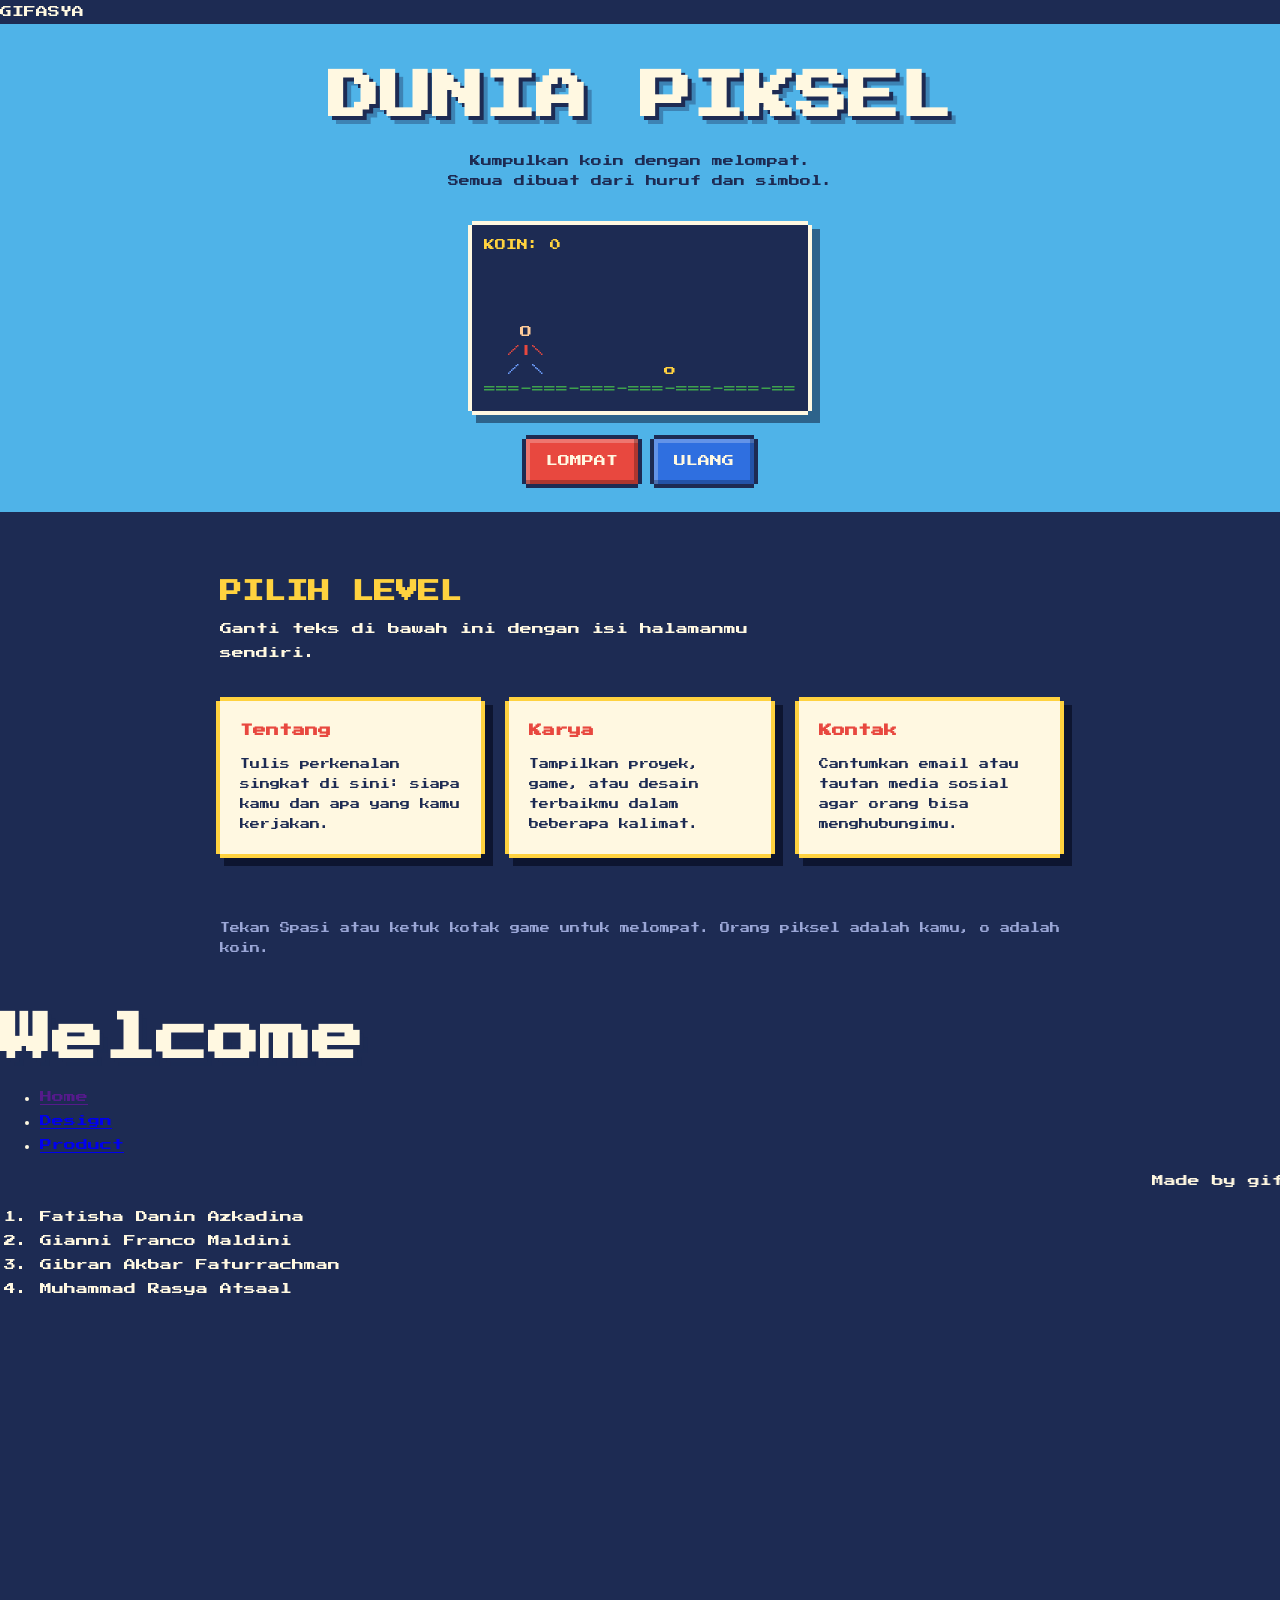
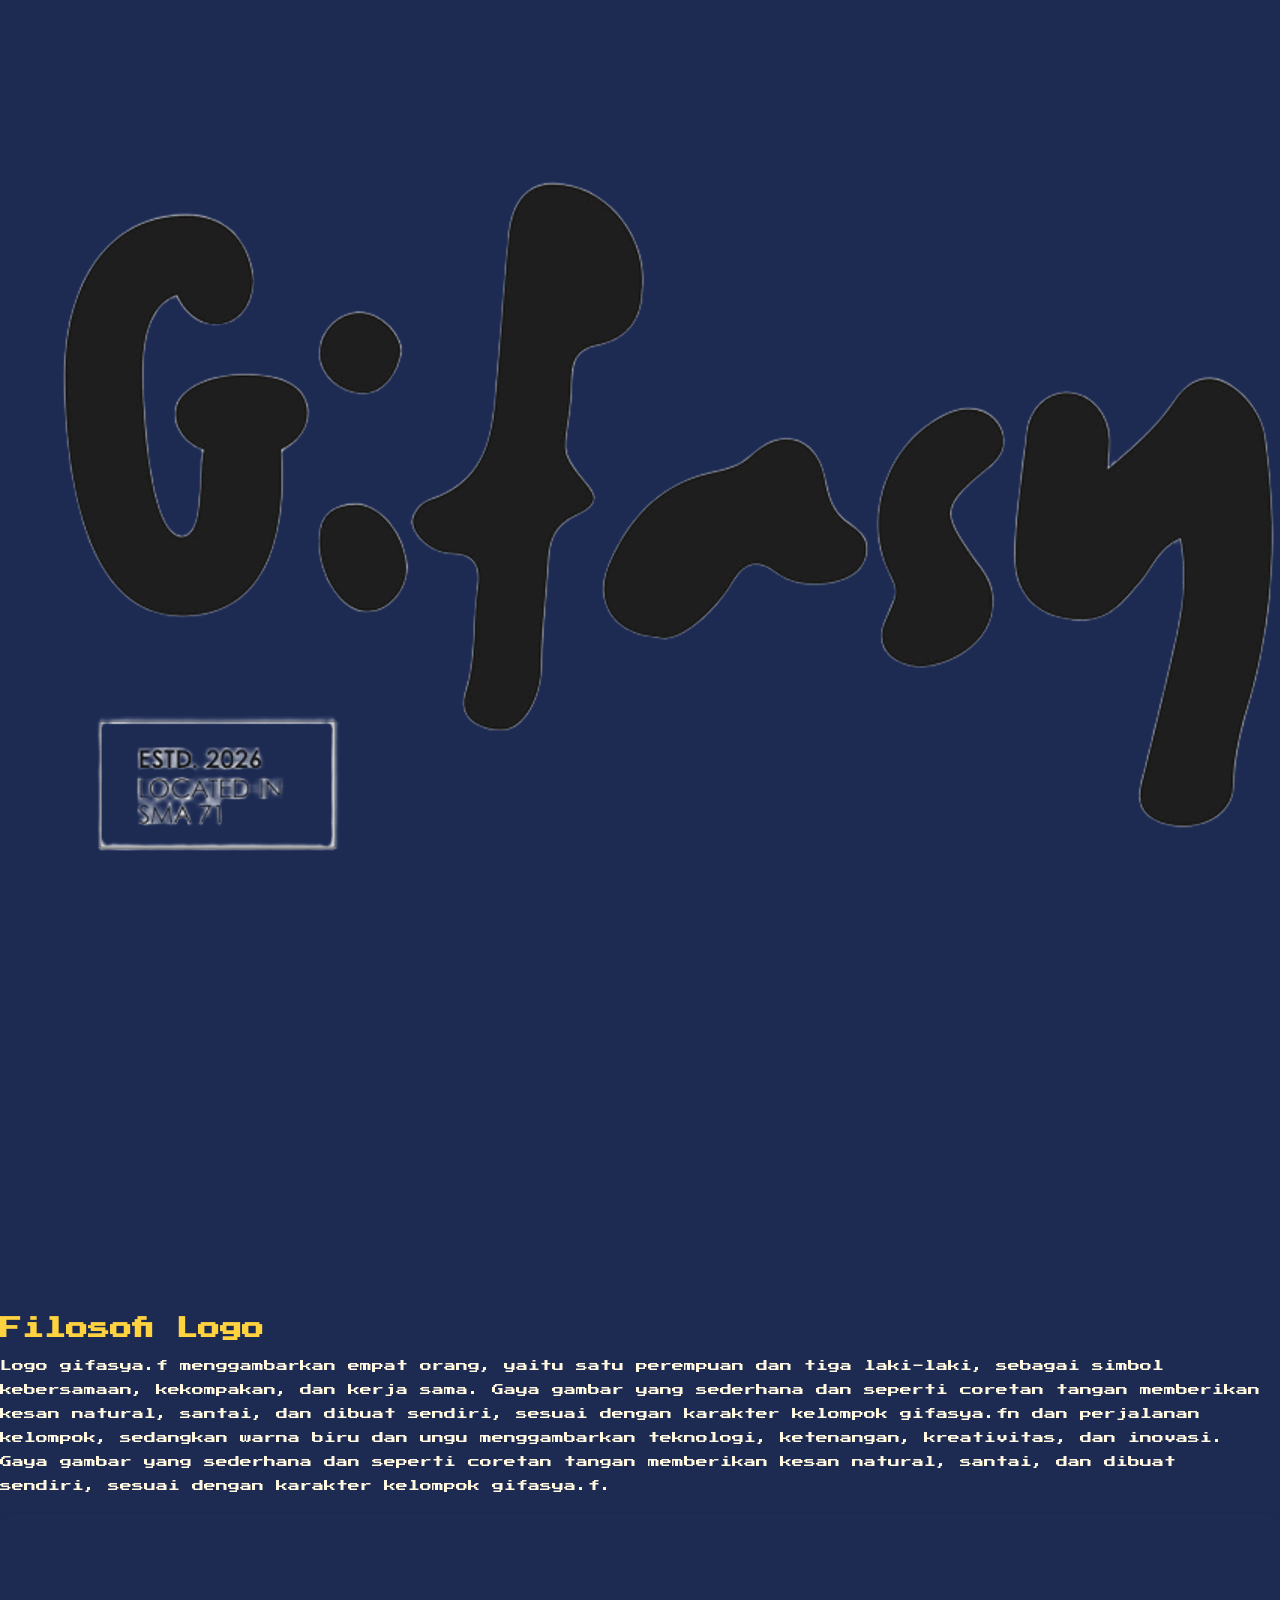
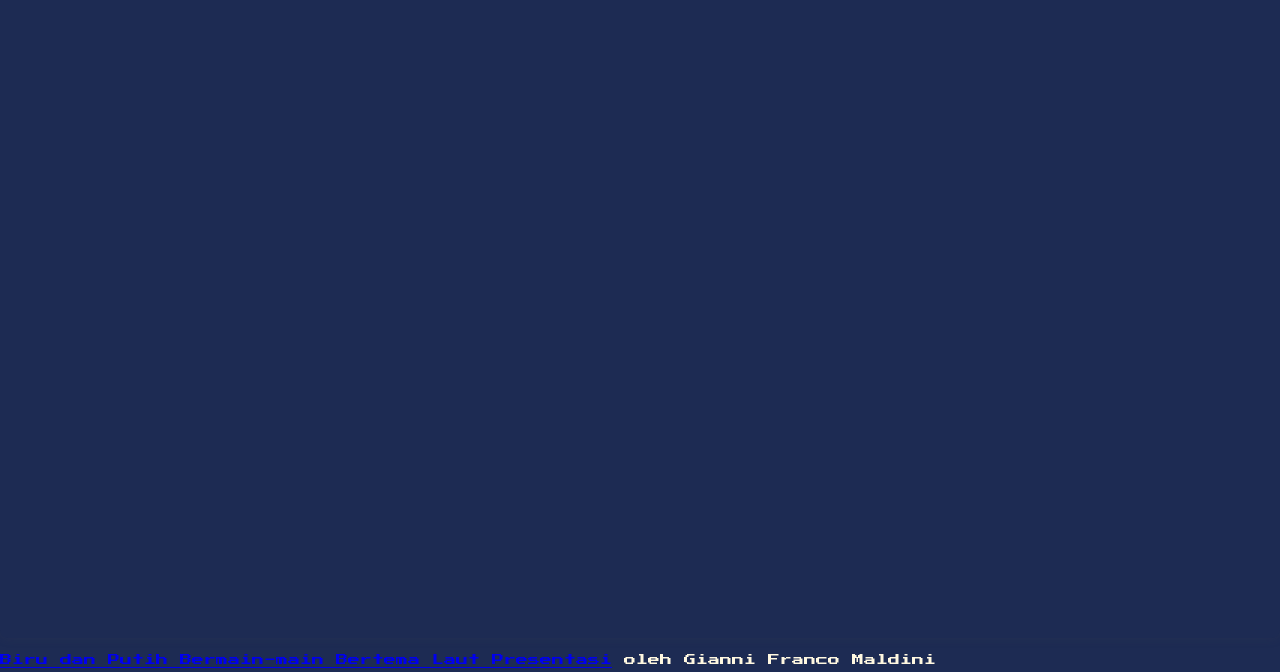
==== index.html @ 4a93493c "Update index.html" ====
GIFASYA

<html lang="en">
<head>
<meta charset="UTF-8">
<meta name="viewport" content="width=device-width, initial-scale=1">
<title>Dunia Piksel</title>
<link rel="preconnect" href="https://fonts.googleapis.com">
<link rel="preconnect" href="https://fonts.gstatic.com" crossorigin>
<link href="https://fonts.googleapis.com/css2?family=Press+Start+2P&display=swap" rel="stylesheet">
<style>
  :root {
    --sky: #4fb3e8;
    --navy: #1d2b53;
    --grass: #3fa34d;
    --sun: #ffd23f;
    --red: #e8483f;
    --paper: #fff8e1;
  }
  * { box-sizing: border-box; }
  body {
    margin: 0;
    background: var(--navy);
    color: var(--paper);
    font-family: "Press Start 2P", "Courier New", monospace;
    font-size: 12px;
    line-height: 2;
  }
  h1, h2, h3, p { margin: 0; }

  /* ---------- Hero / game teks ---------- */
  .hero { background: var(--sky); border-bottom: 8px solid var(--navy); }
  .hero-inner { max-width: 880px; margin: 0 auto; padding: 40px 20px 28px; text-align: center; }
  h1 {
    font-size: clamp(24px, 7vw, 52px);
    line-height: 1.3;
    color: var(--paper);
    text-shadow: 4px 4px 0 var(--navy), 8px 8px 0 rgba(29,43,83,.35);
  }
  .tagline { margin-top: 20px; color: var(--navy); font-size: 11px; line-height: 1.9; }

  #stage {
    width: fit-content;
    max-width: 100%;
    margin: 32px auto 0;
    padding: 12px;
    background: var(--navy);
    text-align: left;
    cursor: pointer;
    user-select: none;
    touch-action: manipulation;
    -webkit-tap-highlight-color: transparent;
    box-shadow: 0 -4px 0 0 var(--paper), 0 4px 0 0 var(--paper), -4px 0 0 0 var(--paper), 4px 0 0 0 var(--paper), 8px 8px 0 4px rgba(13,21,48,.5);
  }
  #stage:focus-visible { outline: 4px solid var(--sun); outline-offset: 8px; }
  #hud { color: var(--sun); font-size: 11px; line-height: 1.6; margin-bottom: 10px; }
  #screen { margin: 0; font: inherit; font-size: 12px; line-height: 1.6; color: var(--paper); white-space: pre; overflow: hidden; }
  #screen .h { color: #ffcc99; }
  #screen .p { color: var(--red); }
  #screen .l { color: #6fa0ff; }
  #screen .c { color: var(--sun); }
  #screen .g { color: var(--grass); }

  .controls { padding: 28px 0 0; display: flex; gap: 16px; justify-content: center; flex-wrap: wrap; }
  .btn {
    font: inherit; font-size: 12px; line-height: 1.4;
    color: var(--paper); background: var(--red);
    border: 0; padding: 14px 20px; cursor: pointer;
    box-shadow: 0 -4px 0 0 var(--navy), 0 4px 0 0 var(--navy), -4px 0 0 0 var(--navy), 4px 0 0 0 var(--navy), inset -4px -4px 0 0 rgba(0,0,0,.25), inset 4px 4px 0 0 rgba(255,255,255,.25);
  }
  .btn:hover { filter: brightness(1.1); }
  .btn:active { transform: translateY(4px); }
  .btn:focus-visible { outline: 4px solid var(--sun); outline-offset: 6px; }

  /* ---------- Level ---------- */
  main { max-width: 880px; margin: 0 auto; padding: 56px 20px 40px; }
  h2 { font-size: clamp(16px, 4vw, 22px); line-height: 1.5; color: var(--sun); margin-bottom: 8px; }
  .lead { max-width: 52ch; margin-bottom: 36px; }
  .levels { display: grid; grid-template-columns: repeat(auto-fit, minmax(240px, 1fr)); gap: 28px; }
  .card {
    background: var(--paper); color: var(--navy); padding: 20px;
    box-shadow: 0 -4px 0 0 var(--sun), 0 4px 0 0 var(--sun), -4px 0 0 0 var(--sun), 4px 0 0 0 var(--sun), 8px 8px 0 4px #0d1530;
  }
  .card h3 { font-size: 13px; line-height: 1.6; margin-bottom: 12px; color: var(--red); }
  .card p { font-size: 10px; line-height: 2; }

  footer { max-width: 880px; margin: 0 auto; padding: 24px 20px 48px; font-size: 10px; color: #9aa6d6; line-height: 2; }
</style>
</head>
<body>

<header class="hero">
  <div class="hero-inner">
    <h1>DUNIA PIKSEL</h1>
    <p class="tagline">Kumpulkan koin dengan melompat.<br>Semua dibuat dari huruf dan simbol.</p>

    <div id="stage" tabindex="0" role="button" aria-label="Game teks. Tekan Spasi atau ketuk untuk melompat.">
      <div id="hud" aria-live="polite">KOIN: 0</div>
      <pre id="screen" aria-hidden="true"></pre>
    </div>

    <div class="controls">
      <button class="btn" id="jumpBtn" type="button">LOMPAT</button>
      <button class="btn" id="resetBtn" type="button" style="background:#2f6fe0">ULANG</button>
    </div>
  </div>
</header>

<main>
  <h2>PILIH LEVEL</h2>
  <p class="lead">Ganti teks di bawah ini dengan isi halamanmu sendiri.</p>
  <div class="levels">
    <section class="card">
      <h3>Tentang</h3>
      <p>Tulis perkenalan singkat di sini: siapa kamu dan apa yang kamu kerjakan.</p>
    </section>
    <section class="card">
      <h3>Karya</h3>
      <p>Tampilkan proyek, game, atau desain terbaikmu dalam beberapa kalimat.</p>
    </section>
    <section class="card">
      <h3>Kontak</h3>
      <p>Cantumkan email atau tautan media sosial agar orang bisa menghubungimu.</p>
    </section>
  </div>
</main>

<footer>Tekan Spasi atau ketuk kotak game untuk melompat. Orang piksel adalah kamu, o adalah koin.</footer>

<script>
(function () {
  var W = 26, LEVELS = 4, ROWS = LEVELS + 2, PCOL = 3, SPEED = 9;
  var GRAVITY = 1500, JUMP_V = 560;
  var screen = document.getElementById('screen');
  var hud = document.getElementById('hud');
  var y = 0, vy = 0, score = 0, coins = [], last = 0, spawnIn = 0.6, time = 0;

  function level() { return Math.min(LEVELS - 1, Math.floor(y / 30)); }
  function jump() { if (y === 0) vy = JUMP_V; }

  // Sprite orang piksel: [kaki, badan, kepala] (dari bawah ke atas)
  function sprite() {
    var air = y > 0;
    var frame = Math.floor(time * 6) % 2;
    var legs = air ? '/ \\' : (frame ? '| |' : '/ \\');
    var body = air ? '\\|/' : '/|\\';
    return [legs, body, ' O '];
  }
  var cls = ['l', 'p', 'h'];

  function render() {
    var grid = [], r, i;
    for (r = 0; r < ROWS; r++) {
      grid[r] = [];
      for (i = 0; i < W; i++) grid[r].push(' ');
    }

    coins.forEach(function (c) {
      var col = Math.round(c.x);
      if (col >= 0 && col < W) grid[c.lvl][col] = '<span class="c">o</span>';
    });

    var s = sprite(), lv = level();
    for (r = 0; r < 3; r++) {
      for (i = 0; i < 3; i++) {
        var ch = s[r].charAt(i);
        if (ch !== ' ') grid[lv + r][PCOL - 1 + i] = '<span class="' + cls[r] + '">' + ch + '</span>';
      }
    }

    var rows = [];
    for (r = ROWS - 1; r >= 0; r--) rows.push(grid[r].join(''));

    var pattern = '==-=', off = Math.floor(time * SPEED), g = '';
    for (i = 0; i < W; i++) g += pattern.charAt((i + off) % pattern.length);
    rows.push('<span class="g">' + g + '</span>');
    screen.innerHTML = rows.join('\n');
  }

  function tick(t) {
    var dt = Math.min((t - last) / 1000, 0.05);
    last = t; time += dt;

    if (y > 0 || vy > 0) {
      vy -= GRAVITY * dt;
      y += vy * dt;
      if (y <= 0) { y = 0; vy = 0; }
    }

    spawnIn -= dt;
    if (spawnIn <= 0) {
      coins.push({ x: W, lvl: Math.random() < 0.5 ? 0 : 4 });
      spawnIn = 0.9 + Math.random() * 1.1;
    }

    var lv = level();
    for (var i = coins.length - 1; i >= 0; i--) {
      var c = coins[i];
      c.x -= SPEED * dt;
      var nearCol = Math.abs(Math.round(c.x) - PCOL) <= 1;
      var inBody = c.lvl >= lv && c.lvl <= lv + 2;
      if (nearCol && inBody) {
        score++;
        hud.textContent = 'KOIN: ' + score;
        coins.splice(i, 1);
      } else if (c.x < -1) {
        coins.splice(i, 1);
      }
    }
    render();
    requestAnimationFrame(tick);
  }

  function reset() {
    score = 0; hud.textContent = 'KOIN: 0';
    coins = []; spawnIn = 0.5;
  }

  document.getElementById('stage').addEventListener('pointerdown', jump);
  document.getElementById('jumpBtn').addEventListener('click', jump);
  document.getElementById('resetBtn').addEventListener('click', reset);
  document.addEventListener('keydown', function (e) {
    if (e.code === 'Space' || e.code === 'ArrowUp') {
      if (document.activeElement && document.activeElement.tagName === 'BUTTON') return;
      e.preventDefault(); jump();
    }
  });

  requestAnimationFrame(function (t) { last = t; tick(t); });
})();
</script>
</body>
<body>
    <h1>Welcome</h1>
    <ul>
        <li> <a href="" >Home</a>  </li>
        <li> <a href="about.html" class="abt">Design</a> </li>
        <li> <a href="product.html" class="prdct">Product</a> </li>
    </ul>
    <marquee behaviour="alternate">Made by gifasya.f</marquee>
    <ol>
        <li class="name">Fatisha Danin Azkadina</li>
        <li class="name">Gianni Franco Maldini</li>
        <li class="name">Gibran Akbar Faturrachman</li>
        <li class="name">Muhammad Rasya Atsaal</li>
    </ol>
<img src="WhatsApp Image 2026-10-22 at 14.25.45.png" alt="Logo Gifasya" >
<h2>Filosofi Logo</h2>
<p>Logo gifasya.f menggambarkan empat orang, yaitu satu perempuan dan tiga laki-laki, sebagai simbol kebersamaan, kekompakan, dan kerja sama. Gaya gambar yang sederhana dan seperti coretan tangan memberikan kesan natural, santai, dan dibuat sendiri, sesuai dengan karakter kelompok gifasya.fn dan perjalanan kelompok, sedangkan warna biru dan ungu menggambarkan teknologi, ketenangan, kreativitas, dan inovasi. Gaya gambar yang sederhana dan seperti coretan tangan memberikan kesan natural, santai, dan dibuat sendiri, sesuai dengan karakter kelompok gifasya.f.</p>
<div style="position: relative; width: 100%; height: 0; padding-top: 56.2500%;
 padding-bottom: 0; box-shadow: 0 2px 8px 0 rgba(63,69,81,0.16); margin-top: 1.6em; margin-bottom: 0.9em; overflow: hidden;
 border-radius: 8px; will-change: transform;">
  <iframe loading="lazy" style="position: absolute; width: 100%; height: 100%; top: 0; left: 0; border: none; padding: 0;margin: 0;"
    src="https://www.canva.com/design/DAHXXyLCqEM/hBeI1qzQVBVZ7WLooPtH-w/view?embed" allowfullscreen="allowfullscreen" allow="fullscreen">
  </iframe>
</div>
<a href="https:&#x2F;&#x2F;www.canva.com&#x2F;design&#x2F;DAHXXyLCqEM&#x2F;hBeI1qzQVBVZ7WLooPtH-w&#x2F;view?utm_content=DAHXXyLCqEM&amp;utm_campaign=designshare&amp;utm_medium=embeds&amp;utm_source=link" target="_blank" rel="noopener">Biru dan Putih Bermain-main Bertema Laut Presentasi</a> oleh Gianni Franco Maldini
</body>
</html>
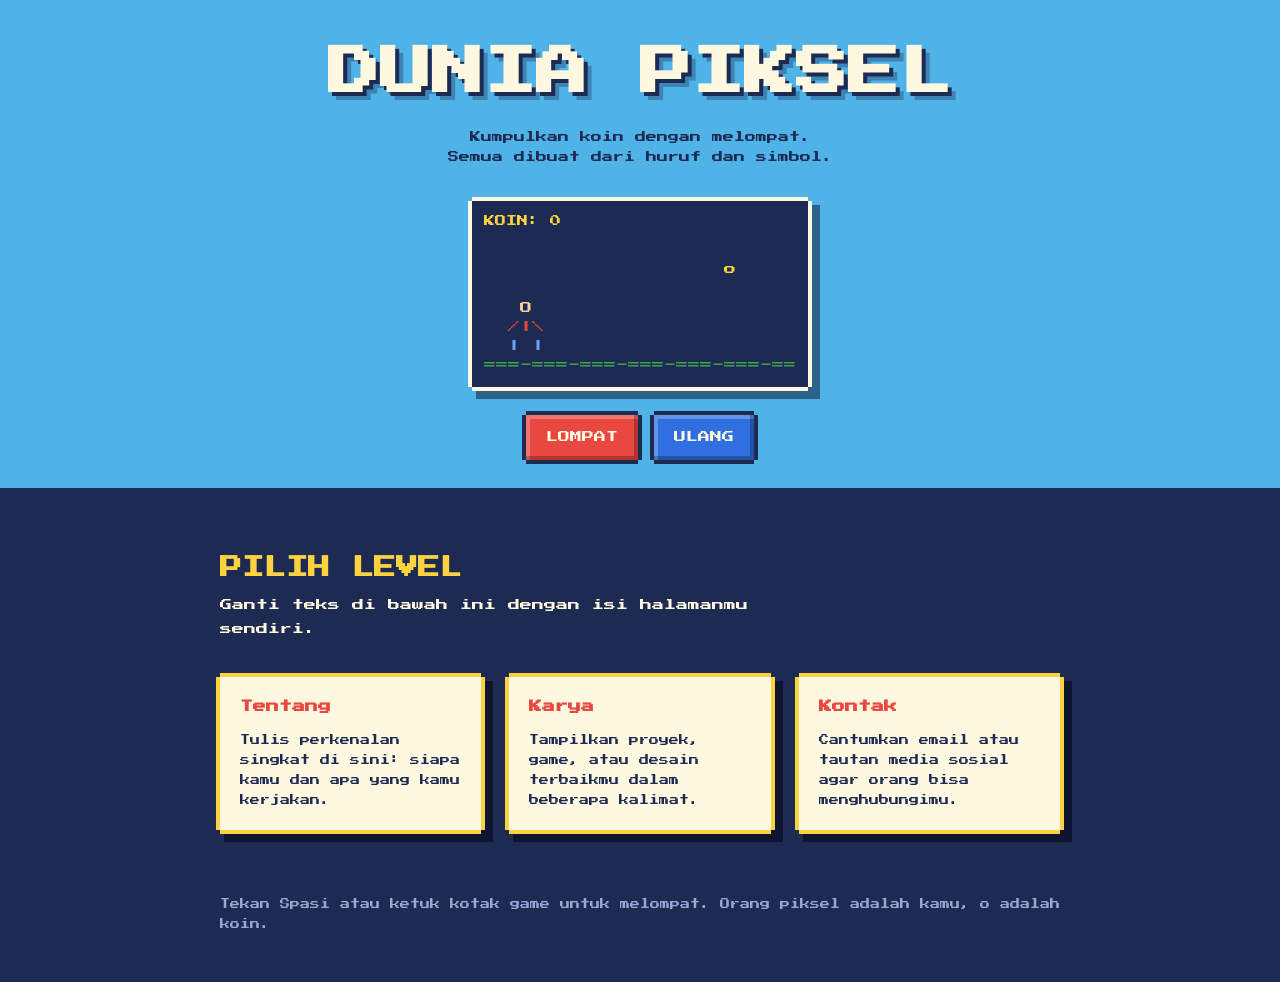
==== commit f8adbec1: "Update index.html" ====
--- a/index.html
+++ b/index.html
@@ -1,6 +1,6 @@
-GIFASYA
-
-<html lang="en">
+
+<!DOCTYPE html>
+<html lang="id">
 <head>
 <meta charset="UTF-8">
 <meta name="viewport" content="width=device-width, initial-scale=1">
@@ -230,30 +230,4 @@
 })();
 </script>
 </body>
-<body>
-    <h1>Welcome</h1>
-    <ul>
-        <li> <a href="" >Home</a>  </li>
-        <li> <a href="about.html" class="abt">Design</a> </li>
-        <li> <a href="product.html" class="prdct">Product</a> </li>
-    </ul>
-    <marquee behaviour="alternate">Made by gifasya.f</marquee>
-    <ol>
-        <li class="name">Fatisha Danin Azkadina</li>
-        <li class="name">Gianni Franco Maldini</li>
-        <li class="name">Gibran Akbar Faturrachman</li>
-        <li class="name">Muhammad Rasya Atsaal</li>
-    </ol>
-<img src="WhatsApp Image 2026-10-22 at 14.25.45.png" alt="Logo Gifasya" >
-<h2>Filosofi Logo</h2>
-<p>Logo gifasya.f menggambarkan empat orang, yaitu satu perempuan dan tiga laki-laki, sebagai simbol kebersamaan, kekompakan, dan kerja sama. Gaya gambar yang sederhana dan seperti coretan tangan memberikan kesan natural, santai, dan dibuat sendiri, sesuai dengan karakter kelompok gifasya.fn dan perjalanan kelompok, sedangkan warna biru dan ungu menggambarkan teknologi, ketenangan, kreativitas, dan inovasi. Gaya gambar yang sederhana dan seperti coretan tangan memberikan kesan natural, santai, dan dibuat sendiri, sesuai dengan karakter kelompok gifasya.f.</p>
-<div style="position: relative; width: 100%; height: 0; padding-top: 56.2500%;
- padding-bottom: 0; box-shadow: 0 2px 8px 0 rgba(63,69,81,0.16); margin-top: 1.6em; margin-bottom: 0.9em; overflow: hidden;
- border-radius: 8px; will-change: transform;">
-  <iframe loading="lazy" style="position: absolute; width: 100%; height: 100%; top: 0; left: 0; border: none; padding: 0;margin: 0;"
-    src="https://www.canva.com/design/DAHXXyLCqEM/hBeI1qzQVBVZ7WLooPtH-w/view?embed" allowfullscreen="allowfullscreen" allow="fullscreen">
-  </iframe>
-</div>
-<a href="https:&#x2F;&#x2F;www.canva.com&#x2F;design&#x2F;DAHXXyLCqEM&#x2F;hBeI1qzQVBVZ7WLooPtH-w&#x2F;view?utm_content=DAHXXyLCqEM&amp;utm_campaign=designshare&amp;utm_medium=embeds&amp;utm_source=link" target="_blank" rel="noopener">Biru dan Putih Bermain-main Bertema Laut Presentasi</a> oleh Gianni Franco Maldini
-</body>
 </html>
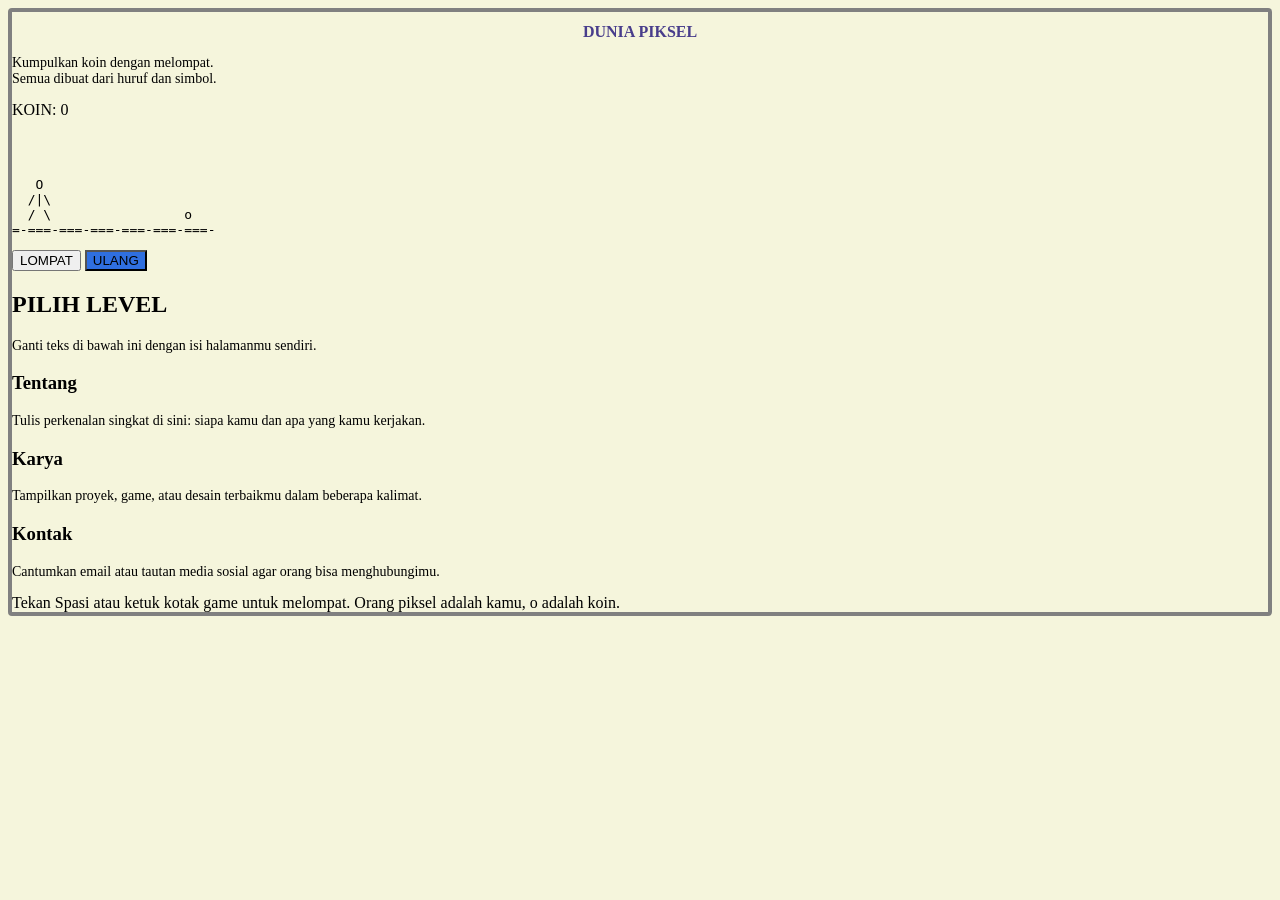
==== commit a831e280: "Update index.html" ====
--- a/index.html
+++ b/index.html
@@ -1,91 +1,13 @@
-
 <!DOCTYPE html>
 <html lang="id">
 <head>
 <meta charset="UTF-8">
-<meta name="viewport" content="width=device-width, initial-scale=1">
+<meta name="viewport" content="width=device-width, initial-scale=1, viewport-fit=cover">
 <title>Dunia Piksel</title>
 <link rel="preconnect" href="https://fonts.googleapis.com">
 <link rel="preconnect" href="https://fonts.gstatic.com" crossorigin>
 <link href="https://fonts.googleapis.com/css2?family=Press+Start+2P&display=swap" rel="stylesheet">
-<style>
-  :root {
-    --sky: #4fb3e8;
-    --navy: #1d2b53;
-    --grass: #3fa34d;
-    --sun: #ffd23f;
-    --red: #e8483f;
-    --paper: #fff8e1;
-  }
-  * { box-sizing: border-box; }
-  body {
-    margin: 0;
-    background: var(--navy);
-    color: var(--paper);
-    font-family: "Press Start 2P", "Courier New", monospace;
-    font-size: 12px;
-    line-height: 2;
-  }
-  h1, h2, h3, p { margin: 0; }
-
-  /* ---------- Hero / game teks ---------- */
-  .hero { background: var(--sky); border-bottom: 8px solid var(--navy); }
-  .hero-inner { max-width: 880px; margin: 0 auto; padding: 40px 20px 28px; text-align: center; }
-  h1 {
-    font-size: clamp(24px, 7vw, 52px);
-    line-height: 1.3;
-    color: var(--paper);
-    text-shadow: 4px 4px 0 var(--navy), 8px 8px 0 rgba(29,43,83,.35);
-  }
-  .tagline { margin-top: 20px; color: var(--navy); font-size: 11px; line-height: 1.9; }
-
-  #stage {
-    width: fit-content;
-    max-width: 100%;
-    margin: 32px auto 0;
-    padding: 12px;
-    background: var(--navy);
-    text-align: left;
-    cursor: pointer;
-    user-select: none;
-    touch-action: manipulation;
-    -webkit-tap-highlight-color: transparent;
-    box-shadow: 0 -4px 0 0 var(--paper), 0 4px 0 0 var(--paper), -4px 0 0 0 var(--paper), 4px 0 0 0 var(--paper), 8px 8px 0 4px rgba(13,21,48,.5);
-  }
-  #stage:focus-visible { outline: 4px solid var(--sun); outline-offset: 8px; }
-  #hud { color: var(--sun); font-size: 11px; line-height: 1.6; margin-bottom: 10px; }
-  #screen { margin: 0; font: inherit; font-size: 12px; line-height: 1.6; color: var(--paper); white-space: pre; overflow: hidden; }
-  #screen .h { color: #ffcc99; }
-  #screen .p { color: var(--red); }
-  #screen .l { color: #6fa0ff; }
-  #screen .c { color: var(--sun); }
-  #screen .g { color: var(--grass); }
-
-  .controls { padding: 28px 0 0; display: flex; gap: 16px; justify-content: center; flex-wrap: wrap; }
-  .btn {
-    font: inherit; font-size: 12px; line-height: 1.4;
-    color: var(--paper); background: var(--red);
-    border: 0; padding: 14px 20px; cursor: pointer;
-    box-shadow: 0 -4px 0 0 var(--navy), 0 4px 0 0 var(--navy), -4px 0 0 0 var(--navy), 4px 0 0 0 var(--navy), inset -4px -4px 0 0 rgba(0,0,0,.25), inset 4px 4px 0 0 rgba(255,255,255,.25);
-  }
-  .btn:hover { filter: brightness(1.1); }
-  .btn:active { transform: translateY(4px); }
-  .btn:focus-visible { outline: 4px solid var(--sun); outline-offset: 6px; }
-
-  /* ---------- Level ---------- */
-  main { max-width: 880px; margin: 0 auto; padding: 56px 20px 40px; }
-  h2 { font-size: clamp(16px, 4vw, 22px); line-height: 1.5; color: var(--sun); margin-bottom: 8px; }
-  .lead { max-width: 52ch; margin-bottom: 36px; }
-  .levels { display: grid; grid-template-columns: repeat(auto-fit, minmax(240px, 1fr)); gap: 28px; }
-  .card {
-    background: var(--paper); color: var(--navy); padding: 20px;
-    box-shadow: 0 -4px 0 0 var(--sun), 0 4px 0 0 var(--sun), -4px 0 0 0 var(--sun), 4px 0 0 0 var(--sun), 8px 8px 0 4px #0d1530;
-  }
-  .card h3 { font-size: 13px; line-height: 1.6; margin-bottom: 12px; color: var(--red); }
-  .card p { font-size: 10px; line-height: 2; }
-
-  footer { max-width: 880px; margin: 0 auto; padding: 24px 20px 48px; font-size: 10px; color: #9aa6d6; line-height: 2; }
-</style>
+<link rel="stylesheet" href="style.css">
 </head>
 <body>
 
@@ -138,7 +60,6 @@
   function level() { return Math.min(LEVELS - 1, Math.floor(y / 30)); }
   function jump() { if (y === 0) vy = JUMP_V; }
 
-  // Sprite orang piksel: [kaki, badan, kepala] (dari bawah ke atas)
   function sprite() {
     var air = y > 0;
     var frame = Math.floor(time * 6) % 2;
--- a/style.css
+++ b/style.css
@@ -0,0 +1,58 @@
+body {
+    background-color: beige;
+    border: 4px solid gray;
+    border-radius: 4px;
+}
+h1 {
+    text-align: center;
+    color:darkslateblue;
+    font-family: 'Times New Roman', Times, serif;
+    font-weight: bold;
+    font-size: 16px;
+}
+h2 {
+    text-align: justify;
+}
+ul {
+    list-style-type: none;
+}
+li {
+    display: inline;
+}
+a {
+ color: darkred;
+}
+marquee {
+    color: darkblue;
+}
+.abt { 
+    color: rgb(139, 81, 49);
+}
+p {
+    font-family: 'Times New Roman', Times, serif;
+    font-weight: 100;
+    font-size: 14px;
+    text-align: justify;
+    color:black
+}
+ol {
+    display: list-item;
+    color:darkred;
+    list-style-type: circle;
+}
+.name {
+    display: list-item;
+}
+.prdct {
+    color: brown
+}
+img {
+    width: 200px;
+    border: 2px solid gray;
+    border-radius: 2px;
+    display: block;
+    justify-content: center;
+    margin: auto;
+}
+nav {display:flex; justify-content: center;gap: 10px;
+}
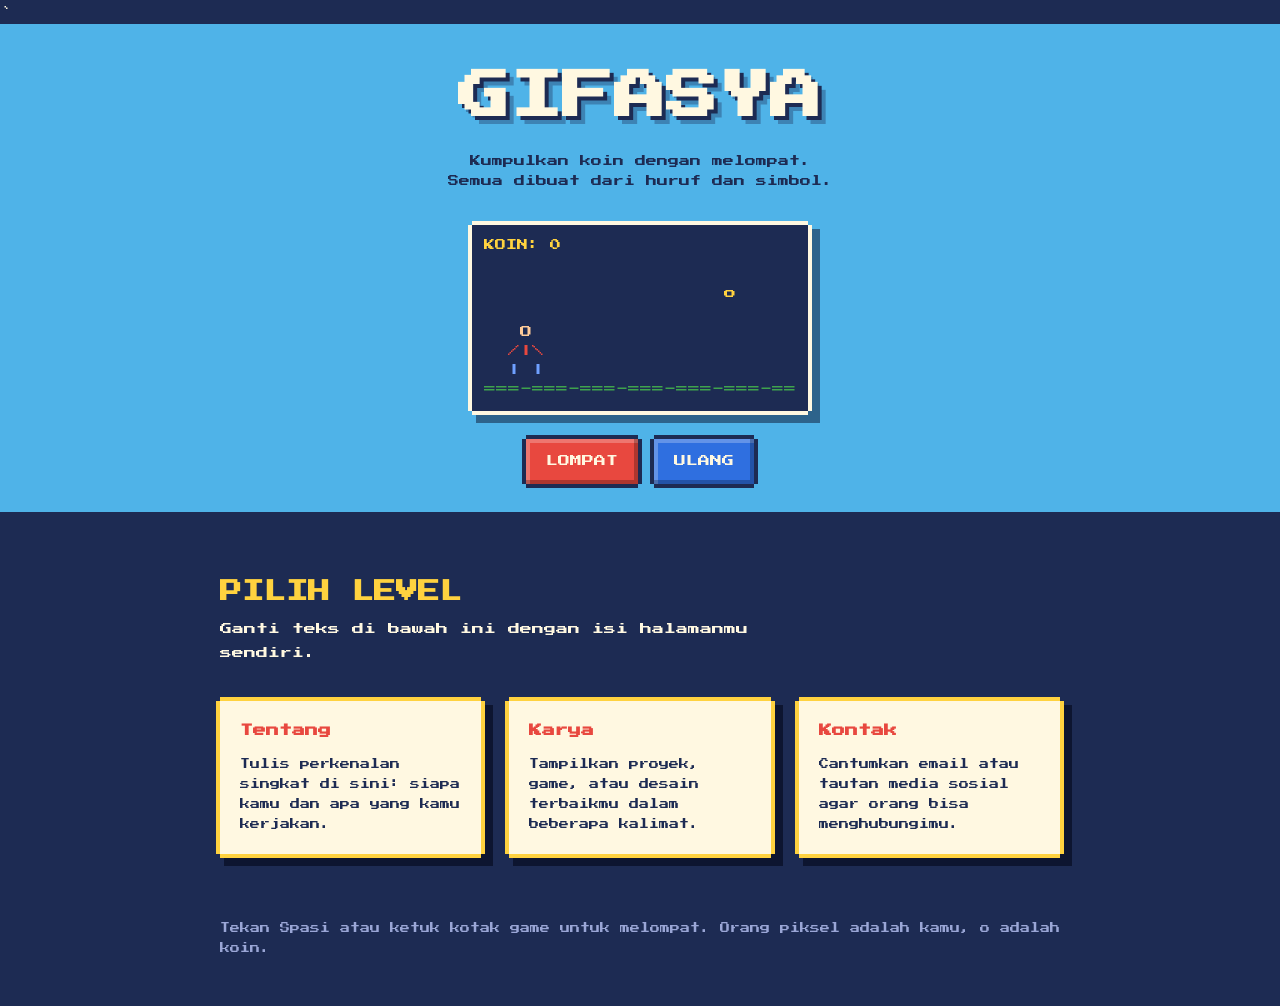
==== commit ad162124: "Update index.html" ====
--- a/index.html
+++ b/index.html
@@ -1,4 +1,4 @@
-<!DOCTYPE html>
+`  <!DOCTYPE html>
 <html lang="id">
 <head>
 <meta charset="UTF-8">
@@ -13,7 +13,7 @@
 
 <header class="hero">
   <div class="hero-inner">
-    <h1>DUNIA PIKSEL</h1>
+    <h1>GIFASYA</h1>
     <p class="tagline">Kumpulkan koin dengan melompat.<br>Semua dibuat dari huruf dan simbol.</p>
 
     <div id="stage" tabindex="0" role="button" aria-label="Game teks. Tekan Spasi atau ketuk untuk melompat.">
--- a/style.css
+++ b/style.css
@@ -1,58 +1,74 @@
+:root {
+  --sky: #4fb3e8;
+  --navy: #1d2b53;
+  --grass: #3fa34d;
+  --sun: #ffd23f;
+  --red: #e8483f;
+  --paper: #fff8e1;
+}
+* { box-sizing: border-box; }
 body {
-    background-color: beige;
-    border: 4px solid gray;
-    border-radius: 4px;
+  margin: 0;
+  background: var(--navy);
+  color: var(--paper);
+  font-family: "Press Start 2P", "Courier New", monospace;
+  font-size: 12px;
+  line-height: 2;
 }
+h1, h2, h3, p { margin: 0; }
+ 
+.hero { background: var(--sky); border-bottom: 8px solid var(--navy); }
+.hero-inner { max-width: 880px; margin: 0 auto; padding: calc(40px + env(safe-area-inset-top, 0px)) 20px 28px; text-align: center; }
 h1 {
-    text-align: center;
-    color:darkslateblue;
-    font-family: 'Times New Roman', Times, serif;
-    font-weight: bold;
-    font-size: 16px;
+  font-size: clamp(24px, 7vw, 52px);
+  line-height: 1.3;
+  color: var(--paper);
+  text-shadow: 4px 4px 0 var(--navy), 8px 8px 0 rgba(29,43,83,.35);
 }
-h2 {
-    text-align: justify;
+.tagline { margin-top: 20px; color: var(--navy); font-size: 11px; line-height: 1.9; }
+ 
+#stage {
+  width: fit-content;
+  max-width: 100%;
+  margin: 32px auto 0;
+  padding: 12px;
+  background: var(--navy);
+  text-align: left;
+  cursor: pointer;
+  user-select: none;
+  touch-action: manipulation;
+  -webkit-tap-highlight-color: transparent;
+  box-shadow: 0 -4px 0 0 var(--paper), 0 4px 0 0 var(--paper), -4px 0 0 0 var(--paper), 4px 0 0 0 var(--paper), 8px 8px 0 4px rgba(13,21,48,.5);
 }
-ul {
-    list-style-type: none;
+#stage:focus-visible { outline: 4px solid var(--sun); outline-offset: 8px; }
+#hud { color: var(--sun); font-size: 11px; line-height: 1.6; margin-bottom: 10px; }
+#screen { margin: 0; font: inherit; font-size: 12px; line-height: 1.6; color: var(--paper); white-space: pre; overflow: hidden; }
+#screen .h { color: #ffcc99; }
+#screen .p { color: var(--red); }
+#screen .l { color: #6fa0ff; }
+#screen .c { color: var(--sun); }
+#screen .g { color: var(--grass); }
+ 
+.controls { padding: 28px 0 0; display: flex; gap: 16px; justify-content: center; flex-wrap: wrap; }
+.btn {
+  font: inherit; font-size: 12px; line-height: 1.4;
+  color: var(--paper); background: var(--red);
+  border: 0; padding: 14px 20px; cursor: pointer;
+  box-shadow: 0 -4px 0 0 var(--navy), 0 4px 0 0 var(--navy), -4px 0 0 0 var(--navy), 4px 0 0 0 var(--navy), inset -4px -4px 0 0 rgba(0,0,0,.25), inset 4px 4px 0 0 rgba(255,255,255,.25);
 }
-li {
-    display: inline;
+.btn:hover { filter: brightness(1.1); }
+.btn:active { transform: translateY(4px); }
+.btn:focus-visible { outline: 4px solid var(--sun); outline-offset: 6px; }
+ 
+main { max-width: 880px; margin: 0 auto; padding: 56px 20px 40px; }
+h2 { font-size: clamp(16px, 4vw, 22px); line-height: 1.5; color: var(--sun); margin-bottom: 8px; }
+.lead { max-width: 52ch; margin-bottom: 36px; }
+.levels { display: grid; grid-template-columns: repeat(auto-fit, minmax(240px, 1fr)); gap: 28px; }
+.card {
+  background: var(--paper); color: var(--navy); padding: 20px;
+  box-shadow: 0 -4px 0 0 var(--sun), 0 4px 0 0 var(--sun), -4px 0 0 0 var(--sun), 4px 0 0 0 var(--sun), 8px 8px 0 4px #0d1530;
 }
-a {
- color: darkred;
-}
-marquee {
-    color: darkblue;
-}
-.abt { 
-    color: rgb(139, 81, 49);
-}
-p {
-    font-family: 'Times New Roman', Times, serif;
-    font-weight: 100;
-    font-size: 14px;
-    text-align: justify;
-    color:black
-}
-ol {
-    display: list-item;
-    color:darkred;
-    list-style-type: circle;
-}
-.name {
-    display: list-item;
-}
-.prdct {
-    color: brown
-}
-img {
-    width: 200px;
-    border: 2px solid gray;
-    border-radius: 2px;
-    display: block;
-    justify-content: center;
-    margin: auto;
-}
-nav {display:flex; justify-content: center;gap: 10px;
-}
+.card h3 { font-size: 13px; line-height: 1.6; margin-bottom: 12px; color: var(--red); }
+.card p { font-size: 10px; line-height: 2; }
+ 
+footer { max-width: 880px; margin: 0 auto; padding: 24px 20px calc(48px + env(safe-area-inset-bottom, 0px)); font-size: 10px; color: #9aa6d6; line-height: 2; }
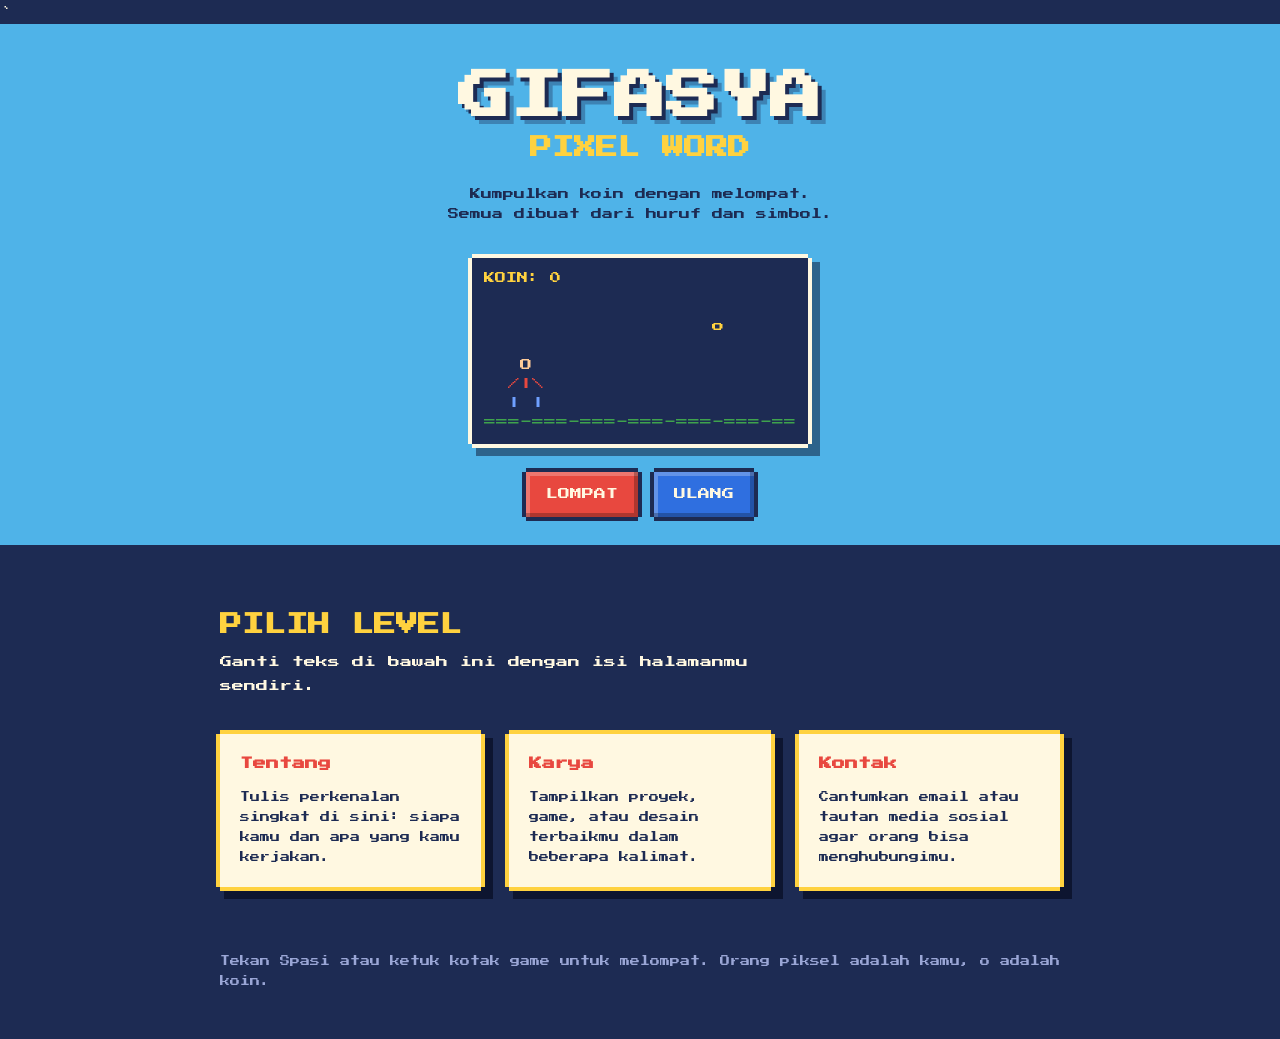
==== commit 0c534a14: "Update index.html" ====
--- a/index.html
+++ b/index.html
@@ -14,6 +14,7 @@
 <header class="hero">
   <div class="hero-inner">
     <h1>GIFASYA</h1>
+    <h2> PIXEL WORD </h2>
     <p class="tagline">Kumpulkan koin dengan melompat.<br>Semua dibuat dari huruf dan simbol.</p>
 
     <div id="stage" tabindex="0" role="button" aria-label="Game teks. Tekan Spasi atau ketuk untuk melompat.">
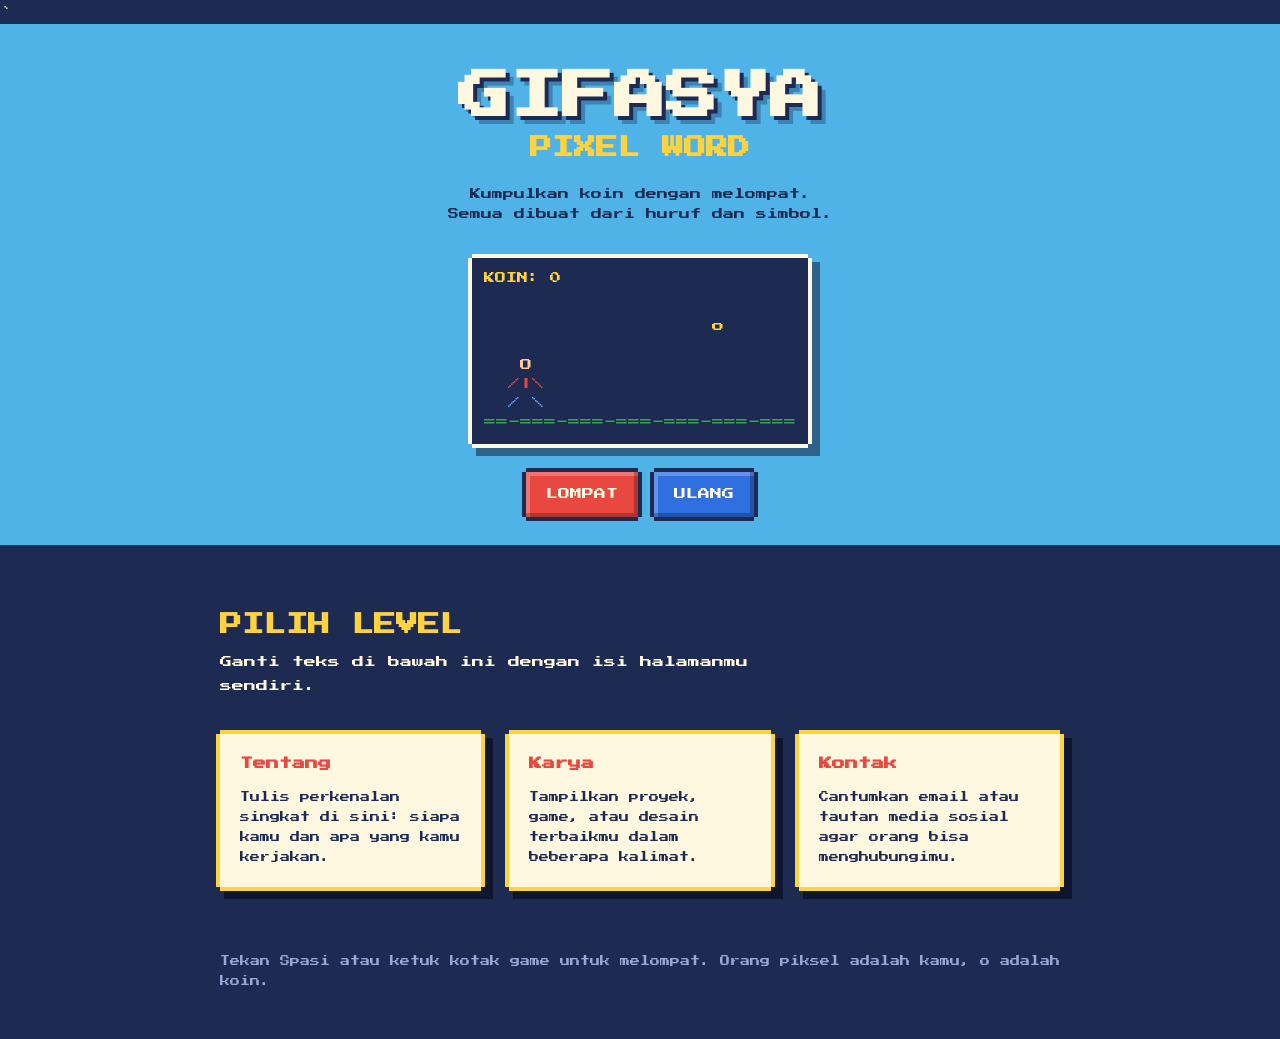
==== commit fadcfda2: "Update index.html" ====
--- a/index.html
+++ b/index.html
@@ -3,7 +3,7 @@
 <head>
 <meta charset="UTF-8">
 <meta name="viewport" content="width=device-width, initial-scale=1, viewport-fit=cover">
-<title>Dunia Piksel</title>
+<title>GIFAYSYA</title>
 <link rel="preconnect" href="https://fonts.googleapis.com">
 <link rel="preconnect" href="https://fonts.gstatic.com" crossorigin>
 <link href="https://fonts.googleapis.com/css2?family=Press+Start+2P&display=swap" rel="stylesheet">
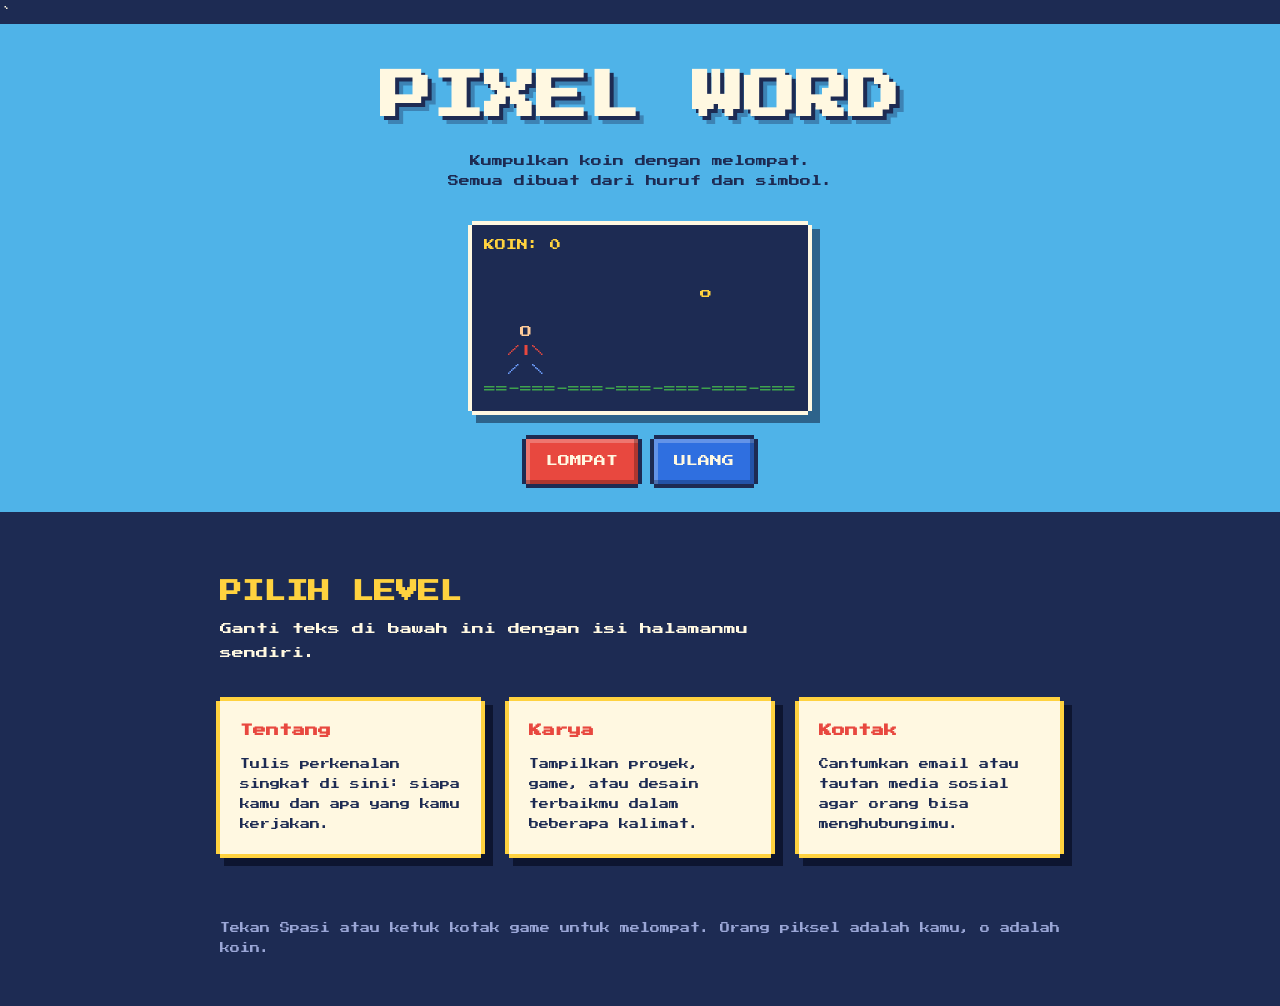
==== commit af4f4d6d: "Update index.html" ====
--- a/index.html
+++ b/index.html
@@ -13,8 +13,7 @@
 
 <header class="hero">
   <div class="hero-inner">
-    <h1>GIFASYA</h1>
-    <h2> PIXEL WORD </h2>
+    <h1> PIXEL WORD</h1>
     <p class="tagline">Kumpulkan koin dengan melompat.<br>Semua dibuat dari huruf dan simbol.</p>
 
     <div id="stage" tabindex="0" role="button" aria-label="Game teks. Tekan Spasi atau ketuk untuk melompat.">
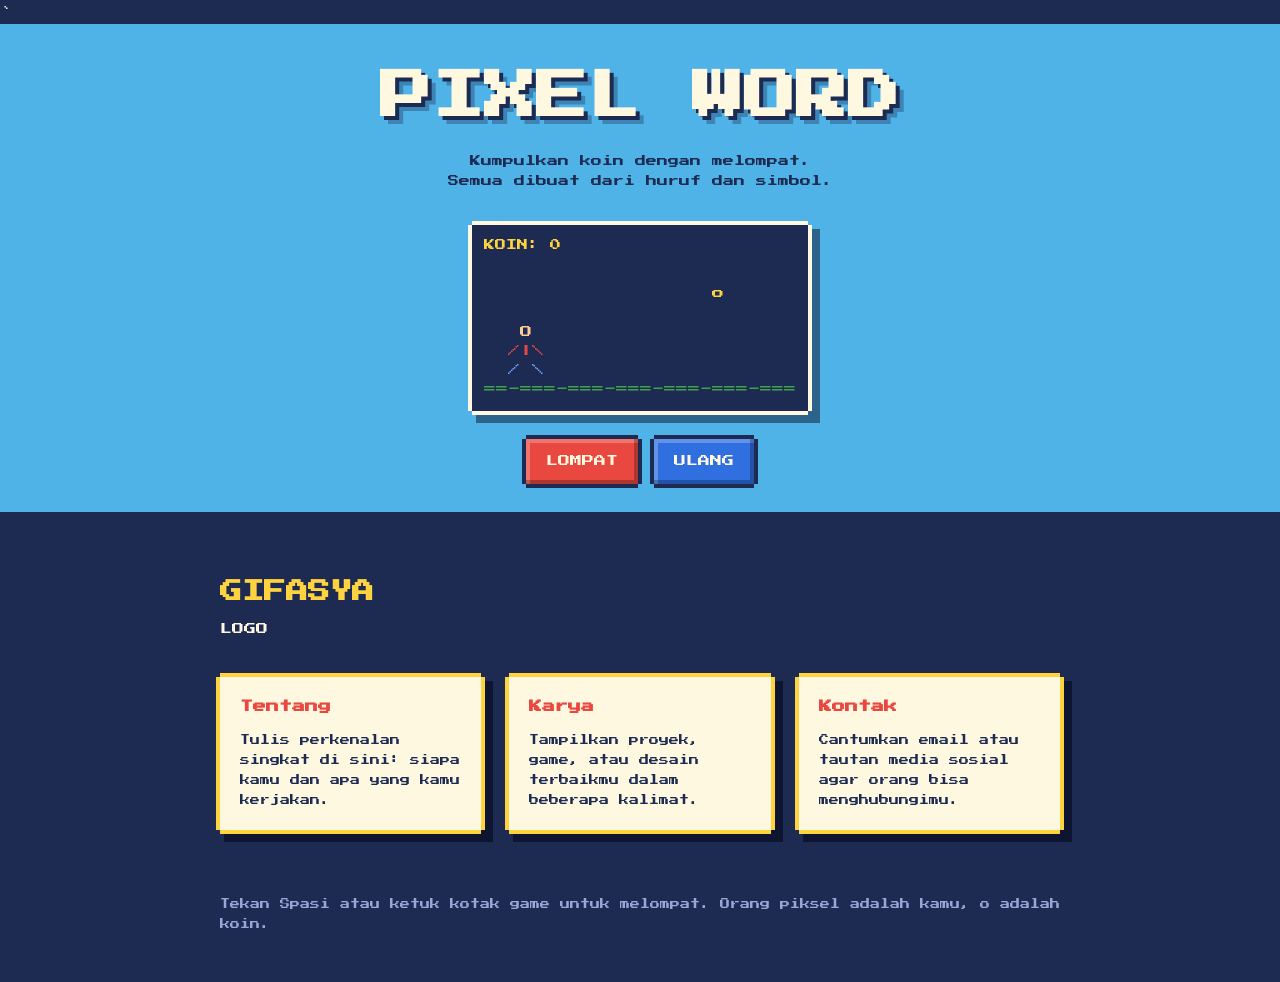
==== commit dd45ffa5: "Update index.html" ====
--- a/index.html
+++ b/index.html
@@ -29,8 +29,8 @@
 </header>
 
 <main>
-  <h2>PILIH LEVEL</h2>
-  <p class="lead">Ganti teks di bawah ini dengan isi halamanmu sendiri.</p>
+  <h2>GIFASYA</h2>
+  <p class="lead">LOGO</p>
   <div class="levels">
     <section class="card">
       <h3>Tentang</h3>
